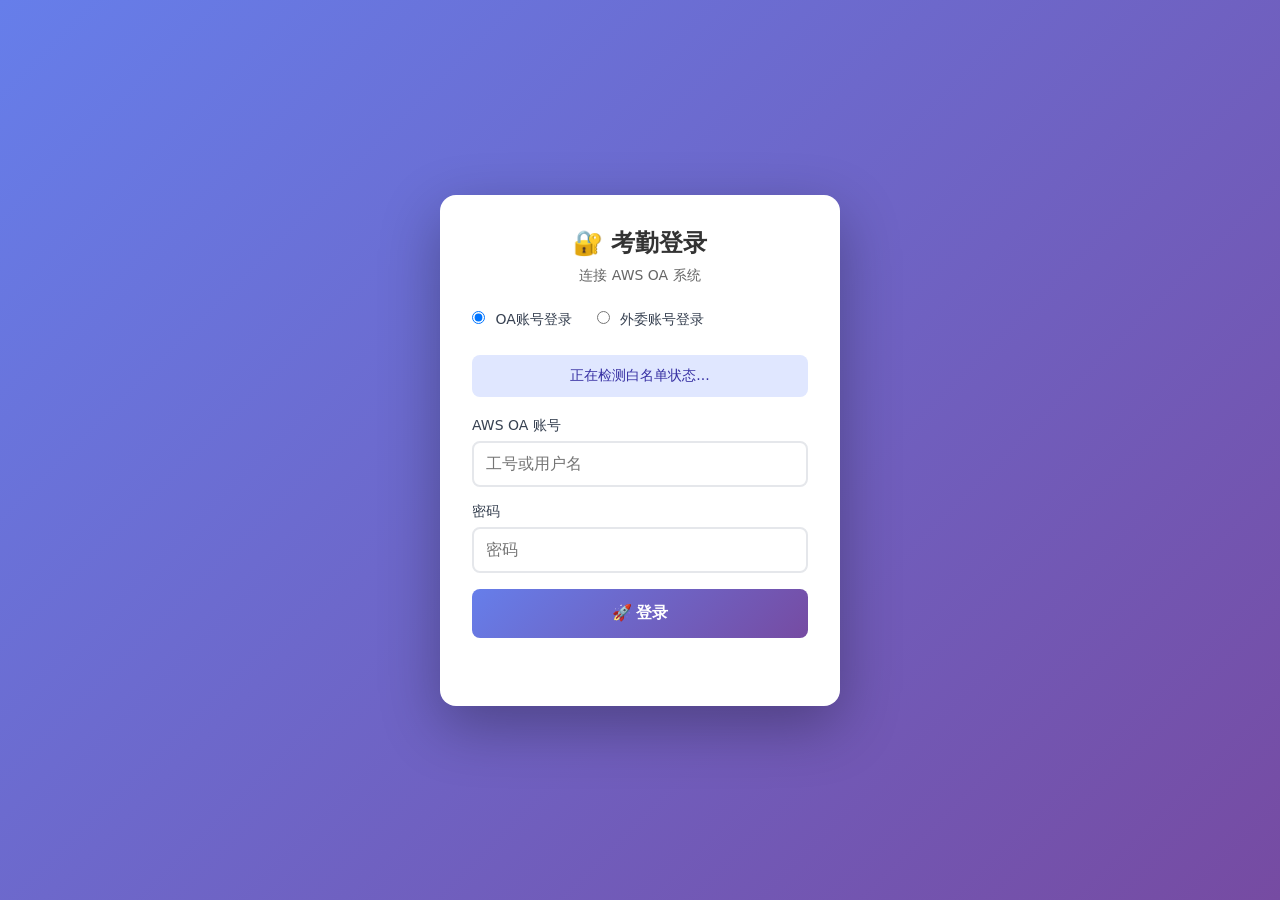
==== login/login_page.html @ 54e8a242 "v1.0: 值班签到系统初始版本 - 支持OA/外委账号登录、GPS签到、云文档同步、密码管理等功能" ====
<!DOCTYPE html>
<html lang="zh-CN">
<head>
    <meta charset="UTF-8">
    <meta name="viewport" content="width=device-width, initial-scale=1.0">
    <meta http-equiv="Cache-Control" content="no-cache, no-store, must-revalidate">
    <meta http-equiv="Pragma" content="no-cache">
    <meta http-equiv="Expires" content="0">
    <title>考勤登录</title>
    <style>
        * { box-sizing: border-box; margin: 0; padding: 0; }
        body { 
            font-family: system-ui, -apple-system, sans-serif;
            background: linear-gradient(135deg, #667eea, #764ba2);
            min-height: 100vh; display: flex; justify-content: center; align-items: center;
            padding: 20px;
        }
        .card {
            background: white; border-radius: 16px; padding: 32px;
            box-shadow: 0 20px 60px rgba(0,0,0,0.3); width: 100%; max-width: 400px;
        }
        h1 { text-align: center; color: #333; margin-bottom: 8px; font-size: 24px; }
        .subtitle { text-align: center; color: #666; margin-bottom: 24px; font-size: 14px; }
        .status {
            padding: 12px; border-radius: 8px; text-align: center;
            margin-bottom: 20px; font-weight: 500; font-size: 14px;
        }
        .status.ok { background: #d1fae5; color: #065f46; }
        .status.no { background: #fee2e2; color: #991b1b; }
        .status.loading { background: #e0e7ff; color: #3730a3; }
        .admin-contact {
            margin-top: 18px;
            padding: 14px;
            border: 1px solid #e5e7eb;
            border-radius: 10px;
            background: #f9fafb;
            color: #374151;
            font-size: 13px;
        }
        .admin-contact h2 {
            font-size: 14px;
            margin-bottom: 10px;
            color: #111827;
        }
        .contact-row {
            display: flex;
            justify-content: space-between;
            gap: 8px;
            margin-bottom: 6px;
        }
        .contact-label { color: #6b7280; }
        .muted { color: #9ca3af; }
        .form-group { margin-bottom: 16px; }
        label { display: block; margin-bottom: 6px; color: #374151; font-weight: 500; font-size: 14px; }
        input, select {
            width: 100%; padding: 12px; border: 2px solid #e5e7eb;
            border-radius: 8px; font-size: 16px; transition: border-color 0.2s;
        }
        input:focus, select:focus { outline: none; border-color: #667eea; }
        .btn-group { display: flex; gap: 10px; }
        button {
            flex: 1; padding: 14px; border: none; border-radius: 8px;
            font-size: 16px; font-weight: 600; cursor: pointer;
            transition: transform 0.2s, box-shadow 0.2s;
        }
        .btn-primary {
            background: linear-gradient(135deg, #667eea, #764ba2);
            color: white;
        }
        .btn-primary:hover { transform: translateY(-2px); box-shadow: 0 10px 20px rgba(102,126,234,0.4); }
        .btn-secondary { background: #f3f4f6; color: #374151; }
        .btn-secondary:hover { background: #e5e7eb; }
        .btn-text {
            background: none; border: none; color: #667eea; font-size: 14px;
            cursor: pointer; padding: 8px; text-decoration: underline;
        }
        .btn-text:hover { color: #764ba2; }
        button:disabled { background: #9ca3af; transform: none; box-shadow: none; cursor: wait; }
        .msg { margin-top: 16px; text-align: center; font-size: 14px; min-height: 20px; }
        .msg.ok { color: #059669; }
        .msg.err { color: #dc2626; }
        .hidden { display: none; }
        
        /* 密码管理相关样式 */
        .password-actions {
            margin-top: 20px;
            padding-top: 20px;
            border-top: 1px solid #e5e7eb;
            text-align: center;
        }
        .password-actions-title {
            font-size: 14px;
            color: #6b7280;
            margin-bottom: 12px;
        }
        .password-form {
            margin-top: 16px;
            padding: 16px;
            background: #f9fafb;
            border-radius: 8px;
        }
        .password-form h3 {
            font-size: 16px;
            margin-bottom: 16px;
            color: #111827;
        }
        .back-link {
            display: inline-block;
            margin-top: 16px;
            color: #667eea;
            text-decoration: none;
            font-size: 14px;
        }
        .back-link:hover { text-decoration: underline; }
        .login-type-selector {
            margin-bottom: 20px;
        }
        .login-type-selector label {
            display: inline-block;
            margin-right: 20px;
            cursor: pointer;
        }
        .login-type-selector input[type="radio"] {
            width: auto;
            margin-right: 6px;
        }
    </style>
</head>
<body>
    <div class="card">
        <!-- 登录界面 -->
        <div id="login-section">
            <h1>🔐 考勤登录</h1>
            <p class="subtitle">连接 AWS OA 系统</p>
            
            <div class="login-type-selector">
                <label><input type="radio" name="loginType" value="oa" checked onchange="switchLoginType('oa')"> OA账号登录</label>
                <label><input type="radio" name="loginType" value="external" onchange="switchLoginType('external')"> 外委账号登录</label>
            </div>
            
            <div id="whitelist-status" class="status loading">正在检测白名单状态...</div>
            
            <form id="form" autocomplete="off">
                <div class="form-group">
                    <label id="userLabel">AWS OA 账号</label>
                    <input type="text" id="user" required placeholder="工号或用户名" autocomplete="username">
                </div>
                <div class="form-group">
                    <label>密码</label>
                    <input type="password" id="pass" required placeholder="密码" autocomplete="current-password">
                </div>
                <button type="submit" id="btn" class="btn-primary" style="width: 100%;">🚀 登录</button>
            </form>
            
            <div id="msg" class="msg"></div>
            
            <!-- 外委账号密码管理 -->
            <div id="external-password-actions" class="password-actions hidden">
                <div class="password-actions-title">外委账号密码管理</div>
                <button type="button" class="btn-text" onclick="showChangePassword()">修改密码</button>
                <button type="button" class="btn-text" onclick="showResetPassword()">重置密码</button>
            </div>
            
            <div id="admin-contact" class="admin-contact hidden">
                <h2>管理员联系方式</h2>
                <div class="contact-row">
                    <span class="contact-label">联系人</span>
                    <span id="contact-name"></span>
                </div>
                <div class="contact-row">
                    <span class="contact-label">电话</span>
                    <span id="contact-phone"></span>
                </div>
                <div class="contact-row">
                    <span class="contact-label">邮箱</span>
                    <span id="contact-email"></span>
                </div>
                <div id="contact-empty" class="muted hidden">管理员联系方式未配置</div>
            </div>
        </div>
        
        <!-- 修改密码界面 -->
        <div id="change-password-section" class="hidden">
            <h1>🔑 修改密码</h1>
            <p class="subtitle">外委账号修改密码</p>
            
            <form id="change-password-form" class="password-form">
                <div class="form-group">
                    <label>账号</label>
                    <input type="text" id="change-username" required placeholder="外委账号">
                </div>
                <div class="form-group">
                    <label>原密码</label>
                    <input type="password" id="change-old-password" required placeholder="原密码">
                </div>
                <div class="form-group">
                    <label>新密码</label>
                    <input type="password" id="change-new-password" required placeholder="新密码（至少6位）" minlength="6">
                </div>
                <div class="form-group">
                    <label>确认新密码</label>
                    <input type="password" id="change-confirm-password" required placeholder="再次输入新密码">
                </div>
                <button type="submit" class="btn-primary" style="width: 100%;">确认修改</button>
            </form>
            
            <div id="change-msg" class="msg"></div>
            <a href="#" class="back-link" onclick="showLogin()">← 返回登录</a>
        </div>
        
        <!-- 重置密码界面 -->
        <div id="reset-password-section" class="hidden">
            <h1>🔄 重置密码</h1>
            <p class="subtitle">外委账号重置密码</p>
            
            <form id="reset-password-form" class="password-form">
                <div class="form-group">
                    <label>账号</label>
                    <input type="text" id="reset-username" required placeholder="外委账号">
                </div>
                <div class="form-group">
                    <label>接收邮箱</label>
                    <input type="email" id="reset-email" required placeholder="用于接收新密码的邮箱">
                </div>
                <button type="submit" class="btn-primary" style="width: 100%;">发送重置邮件</button>
            </form>
            
            <div id="reset-msg" class="msg"></div>
            <a href="#" class="back-link" onclick="showLogin()">← 返回登录</a>
        </div>
    </div>
    
    <script>
        const RSA_MODULUS_HEX = "__RSA_MODULUS_HEX__";
        const RSA_EXPONENT = "__RSA_EXPONENT__";
        const WHITELIST_ENABLED = __WHITELIST_ENABLED__;
        const $ = id => document.getElementById(id);
        const hasCrypto = () => !!(window.crypto && window.crypto.getRandomValues);
        
        let currentLoginType = 'oa';

        function bytesToHex(bytes) {
            let hex = '';
            for (let i = 0; i < bytes.length; i++) {
                hex += bytes[i].toString(16).padStart(2, '0');
            }
            return hex;
        }

        function modPow(base, exp, mod) {
            let result = 1n;
            let b = base % mod;
            let e = exp;
            while (e > 0n) {
                if (e & 1n) {
                    result = (result * b) % mod;
                }
                e >>= 1n;
                b = (b * b) % mod;
            }
            return result;
        }

        function rsaEncrypt(message) {
            if (!RSA_MODULUS_HEX || !RSA_EXPONENT) {
                throw new Error('服务端未配置加密公钥');
            }
            if (!hasCrypto() || typeof BigInt !== 'function') {
                throw new Error('浏览器不支持密码加密');
            }
            const encoder = new TextEncoder();
            const m = encoder.encode(message);
            const k = Math.ceil(RSA_MODULUS_HEX.length / 2);
            if (m.length > k - 11) {
                throw new Error('密码过长');
            }
            const psLen = k - m.length - 3;
            const ps = new Uint8Array(psLen);
            let i = 0;
            while (i < psLen) {
                const buf = new Uint8Array(psLen - i);
                crypto.getRandomValues(buf);
                for (let j = 0; j < buf.length && i < psLen; j++) {
                    if (buf[j] !== 0) {
                        ps[i++] = buf[j];
                    }
                }
            }
            const em = new Uint8Array(k);
            em[0] = 0x00;
            em[1] = 0x02;
            em.set(ps, 2);
            em[2 + psLen] = 0x00;
            em.set(m, 3 + psLen);
            const emHex = bytesToHex(em);
            const mBig = BigInt('0x' + emHex);
            const n = BigInt('0x' + RSA_MODULUS_HEX);
            const e = BigInt(RSA_EXPONENT);
            const c = modPow(mBig, e, n);
            return c.toString(16).padStart(k * 2, '0');
        }

        function setWhitelistStatus() {
            const statusEl = $('whitelist-status');
            if (!statusEl) return;
            if (WHITELIST_ENABLED) {
                statusEl.className = 'status ok';
                statusEl.textContent = '白名单验证已启用';
            } else {
                statusEl.className = 'status no';
                statusEl.textContent = '白名单验证未启用';
            }
        }

        function renderAdminContact(contact) {
            const container = $('admin-contact');
            const nameEl = $('contact-name');
            const phoneEl = $('contact-phone');
            const emailEl = $('contact-email');
            const emptyEl = $('contact-empty');
            
            if (!contact || (!contact.name && !contact.phone && !contact.email)) {
                container.classList.remove('hidden');
                emptyEl.classList.remove('hidden');
                return;
            }
            
            container.classList.remove('hidden');
            emptyEl.classList.add('hidden');
            nameEl.textContent = contact.name || '-';
            phoneEl.textContent = contact.phone || '-';
            emailEl.textContent = contact.email || '-';
        }

        // 切换登录类型
        function switchLoginType(type) {
            currentLoginType = type;
            const userLabel = $('userLabel');
            const externalActions = $('external-password-actions');
            
            if (type === 'external') {
                userLabel.textContent = '外委账号';
                externalActions.classList.remove('hidden');
            } else {
                userLabel.textContent = 'AWS OA 账号';
                externalActions.classList.add('hidden');
            }
        }

        // 显示修改密码界面
        function showChangePassword() {
            $('login-section').classList.add('hidden');
            $('change-password-section').classList.remove('hidden');
            $('reset-password-section').classList.add('hidden');
        }

        // 显示重置密码界面
        function showResetPassword() {
            $('login-section').classList.add('hidden');
            $('change-password-section').classList.add('hidden');
            $('reset-password-section').classList.remove('hidden');
        }

        // 显示登录界面
        function showLogin() {
            $('login-section').classList.remove('hidden');
            $('change-password-section').classList.add('hidden');
            $('reset-password-section').classList.add('hidden');
        }

        // 修改密码
        $('change-password-form')?.addEventListener('submit', async (e) => {
            e.preventDefault();
            const msgEl = $('change-msg');
            
            const username = $('change-username').value.trim();
            const oldPassword = $('change-old-password').value;
            const newPassword = $('change-new-password').value;
            const confirmPassword = $('change-confirm-password').value;
            
            if (newPassword !== confirmPassword) {
                msgEl.className = 'msg err';
                msgEl.textContent = '两次输入的新密码不一致';
                return;
            }
            
            if (newPassword.length < 6) {
                msgEl.className = 'msg err';
                msgEl.textContent = '新密码长度不能少于6位';
                return;
            }
            
            try {
                const formData = new FormData();
                formData.append('username', username);
                formData.append('old_password', oldPassword);
                formData.append('new_password', newPassword);
                
                const resp = await fetch('/api/external/change-password', {
                    method: 'POST',
                    body: formData
                });
                
                const result = await resp.json();
                
                if (resp.ok) {
                    msgEl.className = 'msg ok';
                    msgEl.textContent = '密码修改成功，请使用新密码登录';
                    setTimeout(() => showLogin(), 2000);
                } else {
                    msgEl.className = 'msg err';
                    msgEl.textContent = result.detail || '密码修改失败';
                }
            } catch (err) {
                msgEl.className = 'msg err';
                msgEl.textContent = '网络错误，请稍后重试';
            }
        });

        // 重置密码
        $('reset-password-form')?.addEventListener('submit', async (e) => {
            e.preventDefault();
            const msgEl = $('reset-msg');
            
            const username = $('reset-username').value.trim();
            const email = $('reset-email').value.trim();
            
            try {
                const formData = new FormData();
                formData.append('username', username);
                formData.append('email', email);
                
                const resp = await fetch('/api/external/reset-password', {
                    method: 'POST',
                    body: formData
                });
                
                const result = await resp.json();
                
                if (resp.ok) {
                    msgEl.className = 'msg ok';
                    msgEl.textContent = '重置密码邮件已发送，请查收邮箱';
                    setTimeout(() => showLogin(), 3000);
                } else {
                    msgEl.className = 'msg err';
                    msgEl.textContent = result.detail || '重置密码失败';
                }
            } catch (err) {
                msgEl.className = 'msg err';
                msgEl.textContent = '网络错误，请稍后重试';
            }
        });

        // 原有登录逻辑
        $('form')?.addEventListener('submit', async (e) => {
            e.preventDefault();
            const btn = $('btn');
            const msg = $('msg');
            btn.disabled = true;
            msg.className = 'msg';
            msg.textContent = '';
            
            try {
                const user = $('user').value.trim();
                const pass = $('pass').value;
                
                if (!user || !pass) {
                    throw new Error('请输入用户名和密码');
                }
                
                const formData = new FormData();
                formData.append('username', user);
                
                // 判断账号类型：OA账号需要加密，外委账号和管理员使用明文
                // 外委账号特征：以 D_、A_、Q_ 开头，或等于 admin
                const isLocalAccount = user === 'admin' || 
                                       user.startsWith('D_') || 
                                       user.startsWith('A_') || 
                                       user.startsWith('Q_');
                
                if (isLocalAccount) {
                    // 外委账号和管理员：明文传输
                    formData.append('password', pass);
                    // 不设置 password_encrypted，后端会当作明文处理
                } else {
                    // OA账号：RSA加密
                    let encryptedPass;
                    try {
                        encryptedPass = rsaEncrypt(pass);
                    } catch (err) {
                        throw new Error('密码加密失败: ' + err.message);
                    }
                    formData.append('password', encryptedPass);
                    formData.append('password_encrypted', 'true');
                }
                
                const resp = await fetch('/api/login', {
                    method: 'POST',
                    body: formData
                });
                
                const result = await resp.json();
                
                if (resp.ok && result.status === 'success') {
                    msg.className = 'msg ok';
                    msg.textContent = '✅ 登录成功，正在跳转...';
                    // 获取redirect参数并跳转
                    const urlParams = new URLSearchParams(window.location.search);
                    const redirectUrl = urlParams.get('redirect');
                    if (redirectUrl && result.sid) {
                        window.location.href = redirectUrl + '?token=' + encodeURIComponent(result.sid);
                    } else {
                        msg.textContent = '✅ 登录成功！（缺少跳转地址）';
                    }
                } else {
                    throw new Error(result.detail || result.message || '登录失败');
                }
            } catch (err) {
                msg.className = 'msg err';
                msg.textContent = '❌ ' + err.message;
                btn.disabled = false;
            }
        });

        // 初始化
        setWhitelistStatus();
        
        // 获取管理员联系方式
        fetch('/api/admin/contact')
            .then(r => r.json())
            .then(contact => renderAdminContact(contact))
            .catch(() => {});
    </script>
</body>
</html>
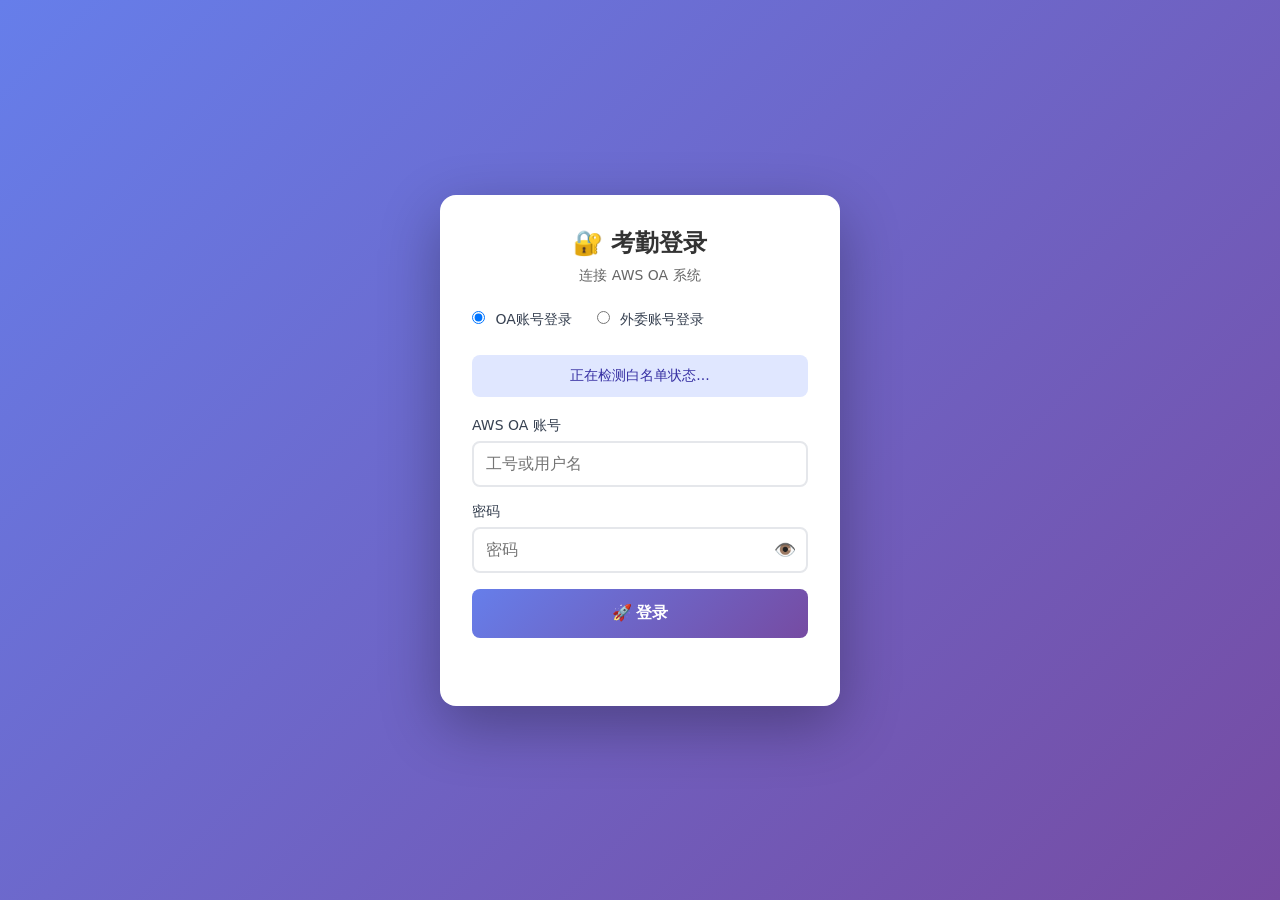
==== commit 538f048a: "添加密码显示/隐藏功能（小眼睛图标）" ====
--- a/login/login_page.html
+++ b/login/login_page.html
@@ -81,6 +81,33 @@
         .msg.err { color: #dc2626; }
         .hidden { display: none; }
         
+        /* 密码输入框容器 */
+        .password-wrapper {
+            position: relative;
+            display: flex;
+            align-items: center;
+        }
+        .password-wrapper input {
+            flex: 1;
+            padding-right: 40px;
+        }
+        .toggle-password {
+            position: absolute;
+            right: 12px;
+            top: 50%;
+            transform: translateY(-50%);
+            background: none;
+            border: none;
+            cursor: pointer;
+            font-size: 18px;
+            color: #6b7280;
+            padding: 0;
+            flex: none;
+        }
+        .toggle-password:hover {
+            color: #374151;
+        }
+        
         /* 密码管理相关样式 */
         .password-actions {
             margin-top: 20px;
@@ -145,10 +172,13 @@
                     <label id="userLabel">AWS OA 账号</label>
                     <input type="text" id="user" required placeholder="工号或用户名" autocomplete="username">
                 </div>
-                <div class="form-group">
-                    <label>密码</label>
-                    <input type="password" id="pass" required placeholder="密码" autocomplete="current-password">
-                </div>
+<div class="form-group">
+<label>密码</label>
+<div class="password-wrapper">
+<input type="password" id="pass" required placeholder="密码" autocomplete="current-password">
+<button type="button" class="toggle-password" id="togglePassword" title="显示/隐藏密码">👁️</button>
+</div>
+</div>
                 <button type="submit" id="btn" class="btn-primary" style="width: 100%;">🚀 登录</button>
             </form>
             
@@ -472,11 +502,12 @@
                 formData.append('username', user);
                 
                 // 判断账号类型：OA账号需要加密，外委账号和管理员使用明文
-                // 外委账号特征：以 D_、A_、Q_ 开头，或等于 admin
+                // 外委账号特征：以 D_、A_、Q_、J_ 开头，或等于 admin
                 const isLocalAccount = user === 'admin' || 
                                        user.startsWith('D_') || 
                                        user.startsWith('A_') || 
-                                       user.startsWith('Q_');
+                                       user.startsWith('Q_') ||
+                                       user.startsWith('J_');
                 
                 if (isLocalAccount) {
                     // 外委账号和管理员：明文传输
@@ -522,8 +553,22 @@
             }
         });
 
-        // 初始化
-        setWhitelistStatus();
+// 密码显示/隐藏切换
+$('togglePassword')?.addEventListener('click', function() {
+    const passInput = $('pass');
+    if (passInput.type === 'password') {
+        passInput.type = 'text';
+        this.textContent = '🙈';
+        this.title = '隐藏密码';
+    } else {
+        passInput.type = 'password';
+        this.textContent = '👁️';
+        this.title = '显示密码';
+    }
+});
+
+// 初始化
+setWhitelistStatus();
         
         // 获取管理员联系方式
         fetch('/api/admin/contact')
